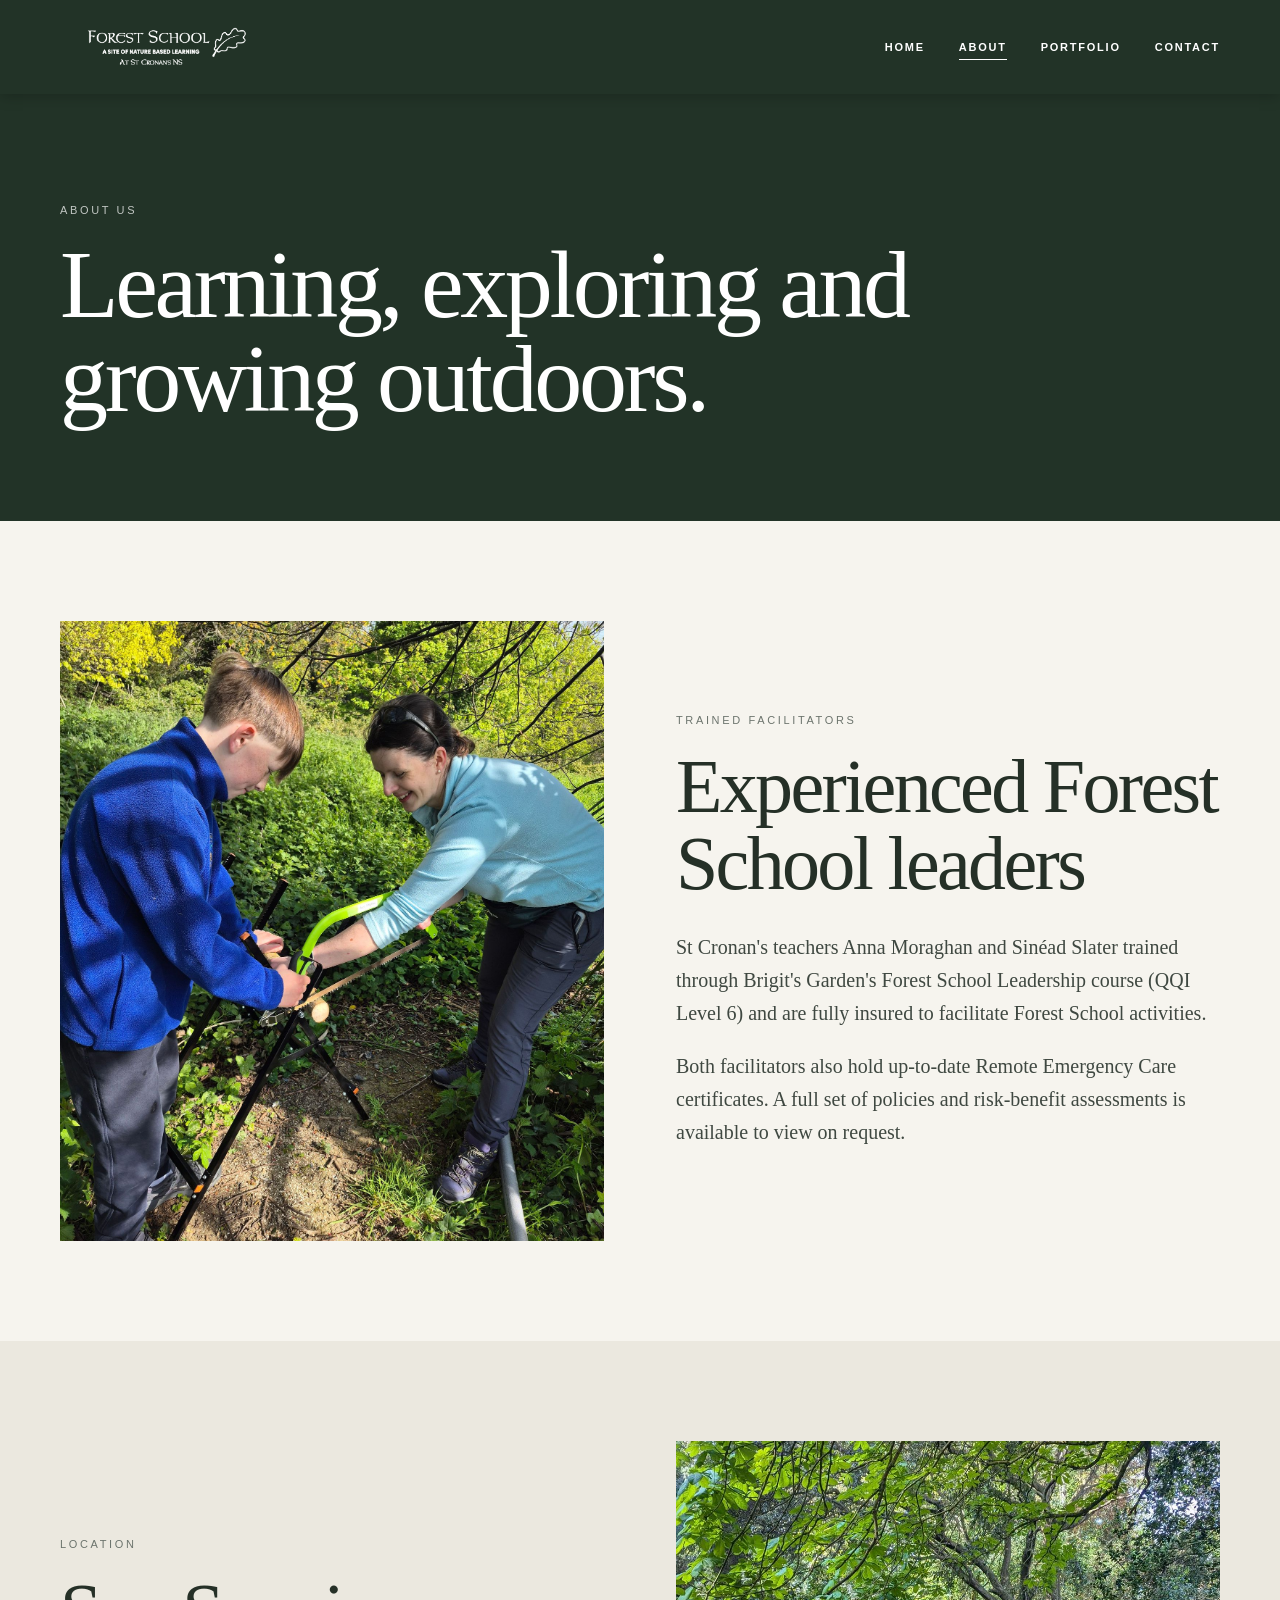
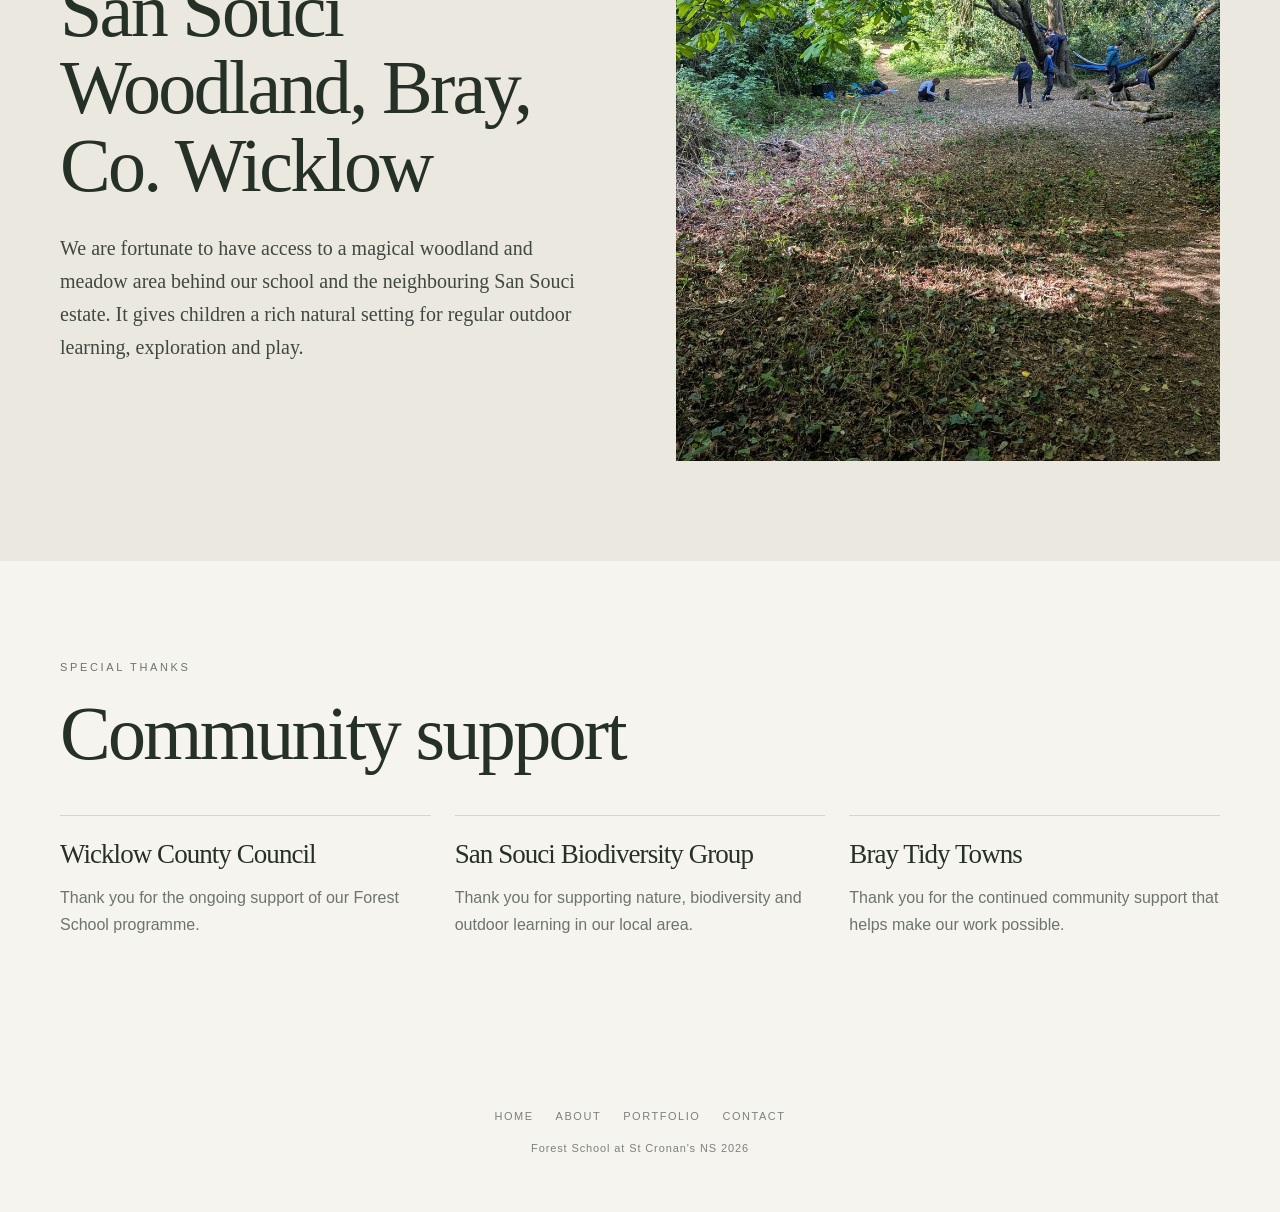
==== about.html @ 3ab1c093 "Add files via upload" ====
<!doctype html>
<html lang="en">
<head>
  <meta charset="utf-8" />
  <meta name="viewport" content="width=device-width,initial-scale=1" />
  <meta name="description" content="About Forest School at St Cronan's NS" />
  <title>About | Forest School St Cronan's</title>
  <link rel="stylesheet" href="css/style.css" />
</head>
<body>
  <header class="site-header inner-header">
    <div class="shell nav-wrap">
      <a class="brand" href="index.html" aria-label="Forest School St Cronan's home"><img src="images/logo.png" alt="Forest School at St Cronan's NS" /></a>
      <button class="nav-toggle" type="button" aria-expanded="false" aria-controls="site-menu" aria-label="Open menu"><span></span></button>
      <nav class="site-nav" id="site-menu" aria-label="Main navigation">
        <a href="index.html">Home</a><a href="about.html" aria-current="page">About</a><a href="portfolio.html">Portfolio</a><a href="contact.html">Contact</a>
      </nav>
    </div>
  </header>

  <main>
    <section class="page-hero">
      <div class="shell"><div class="eyebrow">About us</div><h1>Learning, exploring and growing outdoors.</h1></div>
    </section>

    <section class="content-section">
      <div class="shell split">
        <figure class="feature-image"><img src="images/FSphotopilotbowsaw.jpg" alt="Forest School learning activity" /></figure>
        <div class="rich-copy">
          <div class="eyebrow">Trained facilitators</div>
          <h2>Experienced Forest School leaders</h2>
          <p>St Cronan's teachers Anna Moraghan and Sinéad Slater trained through Brigit's Garden's Forest School Leadership course (QQI Level 6) and are fully insured to facilitate Forest School activities.</p>
          <p>Both facilitators also hold up-to-date Remote Emergency Care certificates. A full set of policies and risk-benefit assessments is available to view on request.</p>
        </div>
      </div>
    </section>

    <section class="content-section alt">
      <div class="shell split">
        <div class="rich-copy">
          <div class="eyebrow">Location</div>
          <h2>San Souci Woodland, Bray, Co. Wicklow</h2>
          <p>We are fortunate to have access to a magical woodland and meadow area behind our school and the neighbouring San Souci estate. It gives children a rich natural setting for regular outdoor learning, exploration and play.</p>
        </div>
        <figure class="feature-image"><img src="images/FSWoods.jpeg" alt="Children making their way through the woodland" loading="lazy" /></figure>
      </div>
    </section>

    <section class="content-section">
      <div class="shell">
        <div class="eyebrow">Special thanks</div>
        <h2>Community support</h2>
        <div class="support-grid">
          <article class="support-card"><h3>Wicklow County Council</h3><p>Thank you for the ongoing support of our Forest School programme.</p></article>
          <article class="support-card"><h3>San Souci Biodiversity Group</h3><p>Thank you for supporting nature, biodiversity and outdoor learning in our local area.</p></article>
          <article class="support-card"><h3>Bray Tidy Towns</h3><p>Thank you for the continued community support that helps make our work possible.</p></article>
        </div>
      </div>
    </section>
  </main>

  <footer><nav class="footer-nav" aria-label="Footer navigation"><a href="index.html">Home</a><a href="about.html">About</a><a href="portfolio.html">Portfolio</a><a href="contact.html">Contact</a></nav>Forest School at St Cronan's NS 2026</footer>
<script src="js/menu.js"></script>
</body>
</html>
---- css/style.css ----
:root{
  --ink:#253027;
  --muted:#6c746d;
  --paper:#f6f4ee;
  --cream:#ebe8df;
  --green:#65725f;
  --deep:#223327;
  --line:rgba(37,48,39,.16);
  --white:#fff;
}

*{box-sizing:border-box}
html{scroll-behavior:smooth}
body{
  margin:0;
  color:var(--ink);
  background:var(--paper);
  font-family:Arial,Helvetica,sans-serif;
  -webkit-font-smoothing:antialiased;
}
body.menu-open{overflow:hidden}
img{display:block;max-width:100%}
figure{margin:0}
a{color:inherit}
button,input,textarea{font:inherit}
.shell{width:min(1160px,calc(100% - 40px));margin-inline:auto}

/* Site navigation */
.site-header{
  position:absolute;
  z-index:20;
  top:0;
  left:0;
  width:100%;
  color:var(--white);
  background:rgba(18,42,25,.94);
  box-shadow:0 2px 14px rgba(0,0,0,.22);
}
.site-header.inner-header{
  position:relative;
  background:var(--deep);
}
.nav-wrap{
  min-height:94px;
  display:flex;
  align-items:center;
  justify-content:space-between;
  gap:28px;
}
.brand{
  display:flex;
  align-items:center;
  text-decoration:none;
  min-width:0;
}
.brand img{
  width:210px;
  height:auto;
  max-height:72px;
  object-fit:contain;
}
.site-nav{display:flex;align-items:center;gap:34px}
.site-nav a{
  position:relative;
  color:inherit;
  text-decoration:none;
  text-transform:uppercase;
  letter-spacing:.16em;
  font-size:11px;
  font-weight:700;
  padding:12px 0;
}
.site-nav a::after{
  content:"";
  position:absolute;
  left:0;
  right:100%;
  bottom:5px;
  height:1px;
  background:currentColor;
  transition:right .2s ease;
}
.site-nav a:hover::after,.site-nav a[aria-current="page"]::after{right:0}
.nav-toggle{
  display:none;
  width:46px;
  height:46px;
  border:1px solid rgba(255,255,255,.6);
  background:transparent;
  color:inherit;
  padding:0;
  cursor:pointer;
  align-items:center;
  justify-content:center;
}
.nav-toggle span,.nav-toggle span::before,.nav-toggle span::after{
  display:block;
  width:20px;
  height:1px;
  background:currentColor;
  position:relative;
  transition:.2s ease;
}
.nav-toggle span::before,.nav-toggle span::after{content:"";position:absolute;left:0}
.nav-toggle span::before{top:-6px}
.nav-toggle span::after{top:6px}
.nav-toggle[aria-expanded="true"] span{background:transparent}
.nav-toggle[aria-expanded="true"] span::before{top:0;transform:rotate(45deg)}
.nav-toggle[aria-expanded="true"] span::after{top:0;transform:rotate(-45deg)}

/* Home hero */
.hero{
  min-height:92vh;
  position:relative;
  display:grid;
  place-items:center;
  isolation:isolate;
  background:var(--deep);
  overflow:hidden;
}
.hero::before{
  content:"";
  position:absolute;
  inset:0;
  z-index:-2;
  background:url('../images/FSphotositspotphoto.jpg') center 53%/cover no-repeat;
  transform:scale(1.01);
}
.hero::after{
  content:"";
  position:absolute;
  inset:0;
  z-index:-1;
  background:linear-gradient(to bottom,rgba(12,24,14,.25),rgba(12,24,14,.52));
}
.hero-copy{text-align:center;color:white;padding:130px 20px 80px}
.hero-logo{display:block;width:min(900px,88vw);height:auto;object-fit:contain;margin:0 auto}

/* Shared typography */
.eyebrow{font-size:11px;letter-spacing:.24em;text-transform:uppercase;color:var(--muted);margin-bottom:22px}
h1,h2,h3{font-family:Georgia,'Times New Roman',serif;font-weight:400;letter-spacing:-.035em}
h2{margin:0 0 28px;font-size:clamp(42px,6vw,76px);line-height:1.02}
h3{margin:0 0 16px;font-size:clamp(28px,3.5vw,42px);line-height:1.05}
p{line-height:1.7}
.button{
  display:inline-block;
  padding:15px 24px 13px;
  border:1px solid var(--ink);
  text-decoration:none;
  text-transform:uppercase;
  font-size:11px;
  letter-spacing:.18em;
  transition:.2s ease;
}
.button:hover{background:var(--ink);color:white}

/* Home sections */
.intro{padding:110px 0 115px}
.intro-grid{display:grid;grid-template-columns:1.05fr .95fr;gap:70px;align-items:center}
.intro-image{height:660px;overflow:hidden}
.intro-image img,.tile img,.feature-image img,.card-image img,.contact-image img{width:100%;height:100%;object-fit:cover}
.intro-copy p{font-family:Georgia,'Times New Roman',serif;font-size:clamp(18px,2vw,24px);line-height:1.55;margin:0 0 34px;color:#3f4841}
.quote-section{background:var(--cream);padding:110px 0}
.quote-wrap{max-width:900px;margin:auto;text-align:center;padding-inline:20px}
.quote-wrap .eyebrow{margin-bottom:28px}
blockquote{margin:0;font-family:Georgia,'Times New Roman',serif;font-size:clamp(27px,4.4vw,52px);line-height:1.2;letter-spacing:-.025em}
.gallery{padding:24px 24px 0;background:var(--paper)}
.masonry{display:grid;grid-template-columns:repeat(12,1fr);gap:24px;grid-auto-rows:95px}
.tile{overflow:hidden;background:#ddd}
.tile img{transition:transform .7s cubic-bezier(.2,.7,.2,1)}
.tile:hover img{transform:scale(1.025)}
.t1{grid-column:1/8;grid-row:span 6}.t2{grid-column:8/13;grid-row:span 6}.t3{grid-column:1/6;grid-row:span 6}
.t4{grid-column:6/13;grid-row:span 6}.t5{grid-column:1/8;grid-row:span 7}.t6{grid-column:8/13;grid-row:span 7}

/* Inner pages */
.page-hero{background:var(--deep);color:white;padding:110px 0 95px}
.page-hero .eyebrow{color:rgba(255,255,255,.72)}
.page-hero h1{margin:0;max-width:900px;font-size:clamp(50px,8vw,96px);line-height:.98}
.page-hero p{max-width:700px;margin:24px 0 0;color:rgba(255,255,255,.82);font-family:Georgia,'Times New Roman',serif;font-size:clamp(18px,2vw,23px)}
.content-section{padding:100px 0}
.content-section.alt{background:var(--cream)}
.split{display:grid;grid-template-columns:1fr 1fr;gap:72px;align-items:center}
.feature-image{height:620px;overflow:hidden}
.rich-copy{max-width:610px}
.rich-copy p{font-family:Georgia,'Times New Roman',serif;font-size:20px;line-height:1.65;color:#3f4841}
.rich-copy p:last-child{margin-bottom:0}
.support-grid{display:grid;grid-template-columns:repeat(3,1fr);gap:24px;margin-top:42px}
.support-card{border-top:1px solid var(--line);padding-top:24px}
.support-card h3{font-size:27px}
.support-card p{color:var(--muted);margin-bottom:0}

/* Portfolio */
.portfolio-grid{display:grid;grid-template-columns:repeat(12,1fr);gap:22px}
.portfolio-card{overflow:hidden;position:relative;background:#ddd;min-height:360px}
.portfolio-card img{width:100%;height:100%;object-fit:cover;transition:transform .6s ease}
.portfolio-card:hover img{transform:scale(1.025)}
.portfolio-card:nth-child(1),.portfolio-card:nth-child(4){grid-column:span 7}
.portfolio-card:nth-child(2),.portfolio-card:nth-child(3){grid-column:span 5}
.portfolio-card:nth-child(5),.portfolio-card:nth-child(6){grid-column:span 6}
.portfolio-card.tall{min-height:520px}
.card-caption{position:absolute;inset:auto 0 0;padding:50px 22px 20px;color:white;background:linear-gradient(transparent,rgba(0,0,0,.62));font-size:12px;letter-spacing:.12em;text-transform:uppercase}

/* Contact */
.contact-layout{display:grid;grid-template-columns:.9fr 1.1fr;gap:72px;align-items:start}
.contact-image{height:640px;overflow:hidden}
.contact-panel{padding-top:18px}
.contact-panel p{font-family:Georgia,'Times New Roman',serif;font-size:21px;color:#3f4841;max-width:590px}
.contact-note{margin-top:36px;padding-top:28px;border-top:1px solid var(--line);font-size:14px;color:var(--muted)}

.contact-form{margin-top:34px;max-width:650px}
.form-row{display:grid;grid-template-columns:1fr 1fr;gap:18px}
.form-field{display:flex;flex-direction:column;gap:8px;margin-bottom:18px}
.form-field label{font-size:11px;letter-spacing:.16em;text-transform:uppercase;color:var(--ink);font-weight:700}
.form-field input,.form-field textarea{width:100%;border:1px solid var(--line);background:#fff;color:var(--ink);font:inherit;font-size:16px;padding:14px 15px;border-radius:0;transition:border-color .2s ease,box-shadow .2s ease}
.form-field textarea{min-height:170px;resize:vertical;line-height:1.55}
.form-field input:focus,.form-field textarea:focus{outline:none;border-color:#58745a;box-shadow:0 0 0 3px rgba(88,116,90,.14)}
.contact-submit{appearance:none;border:1px solid var(--deep);background:var(--deep);color:white;padding:16px 25px 14px;font:inherit;font-size:11px;font-weight:700;letter-spacing:.16em;text-transform:uppercase;cursor:pointer;transition:background .2s ease,color .2s ease}
.contact-submit:hover,.contact-submit:focus-visible{background:transparent;color:var(--deep)}
.form-help{margin:18px 0 0!important;font-family:inherit!important;font-size:13px!important;line-height:1.55!important;color:var(--muted)!important}
.form-honey{position:absolute!important;left:-9999px!important;width:1px!important;height:1px!important;overflow:hidden!important}

footer{padding:72px 20px 58px;text-align:center;color:#7b817c;font-size:11px;letter-spacing:.08em}
footer a{text-decoration:none}
.footer-nav{display:flex;justify-content:center;gap:22px;flex-wrap:wrap;margin-bottom:20px}
.footer-nav a{text-transform:uppercase;letter-spacing:.14em}

@media (max-width:900px){
  .nav-toggle{display:flex;z-index:30}
  .site-nav{
    position:fixed;
    inset:0;
    min-height:100dvh;
    background:var(--deep);
    display:flex;
    flex-direction:column;
    justify-content:center;
    align-items:center;
    gap:20px;
    opacity:0;
    visibility:hidden;
    transform:translateY(-10px);
    transition:.2s ease;
  }
  .site-nav.is-open{opacity:1;visibility:visible;transform:none}
  .site-nav a{font-family:Georgia,'Times New Roman',serif;font-size:32px;text-transform:none;letter-spacing:0;font-weight:400}
  .brand{position:relative;z-index:30}
  .brand img{width:175px}
  .split,.contact-layout{grid-template-columns:1fr;gap:44px}
  .form-row{grid-template-columns:1fr;gap:0}
  .feature-image,.contact-image{height:min(76vw,600px)}
  .support-grid{grid-template-columns:1fr}
}

@media (max-width:800px){
  .shell{width:min(100% - 28px,1160px)}
  .nav-wrap{min-height:80px}
  .hero{min-height:78vh}
  .hero-copy{padding-top:120px}
  .intro,.content-section{padding:78px 0}
  .intro-grid{grid-template-columns:1fr;gap:45px}
  .intro-image{height:72vw;min-height:390px;max-height:620px}
  .gallery{padding:14px 14px 0}
  .masonry{display:block}
  .tile{height:auto;aspect-ratio:4/3;margin-bottom:14px}
  .t2,.t5{aspect-ratio:3/4}
  .quote-section{padding:78px 0}
  .page-hero{padding:80px 0 68px}
  .portfolio-grid{display:block}
  .portfolio-card,.portfolio-card.tall{min-height:0;aspect-ratio:4/3;margin-bottom:14px}
  .portfolio-card:nth-child(2),.portfolio-card:nth-child(5){aspect-ratio:3/4}
}

@media (max-width:520px){
  .brand img{width:145px}
  .nav-toggle{width:42px;height:42px}
  .hero{min-height:68vh}
  .intro-image{min-height:320px}
  .rich-copy p,.contact-panel p{font-size:18px}
  footer{padding:54px 18px 42px}
}

/* =========================================================
   Growing Portfolio Gallery
   The gallery content is generated from files in /images.
   ========================================================= */
.portfolio-section{padding-top:88px}
.gallery-intro{
  display:grid;
  grid-template-columns:minmax(0,1fr) minmax(260px,430px);
  gap:48px;
  align-items:end;
  margin-bottom:52px;
  padding-bottom:34px;
  border-bottom:1px solid var(--line);
}
.gallery-intro h2{margin-bottom:0}
.gallery-intro p{
  margin:0;
  color:var(--muted);
  font-family:Georgia,'Times New Roman',serif;
  font-size:18px;
  line-height:1.65;
}

/* CSS columns give photographs a natural masonry layout without cropping. */
.portfolio-masonry{
  columns:3;
  column-gap:18px;
}
.portfolio-item{
  display:inline-block;
  width:100%;
  margin:0 0 18px;
  break-inside:avoid;
  -webkit-column-break-inside:avoid;
  background:#dfe2dc;
  overflow:hidden;
}
.portfolio-photo{
  display:block;
  width:100%;
  padding:0;
  border:0;
  background:none;
  color:white;
  cursor:zoom-in;
  position:relative;
  overflow:hidden;
  text-align:left;
}
.portfolio-photo img{
  width:100%;
  height:auto;
  display:block;
  transition:transform .55s cubic-bezier(.2,.7,.2,1),filter .35s ease;
}
.portfolio-photo-overlay{
  position:absolute;
  inset:auto 0 0;
  display:flex;
  justify-content:space-between;
  align-items:center;
  gap:16px;
  padding:42px 18px 16px;
  background:linear-gradient(transparent,rgba(12,25,15,.74));
  color:#fff;
  font-size:10px;
  font-weight:700;
  letter-spacing:.18em;
  text-transform:uppercase;
  opacity:0;
  transform:translateY(8px);
  transition:opacity .25s ease,transform .25s ease;
  pointer-events:none;
}
.portfolio-plus{
  display:grid;
  place-items:center;
  width:32px;
  height:32px;
  border:1px solid rgba(255,255,255,.7);
  border-radius:50%;
  font-size:20px;
  font-weight:300;
  line-height:1;
}
.portfolio-photo:hover img{transform:scale(1.025);filter:brightness(.93)}
.portfolio-photo:hover .portfolio-photo-overlay,
.portfolio-photo:focus-visible .portfolio-photo-overlay{opacity:1;transform:none}
.portfolio-photo:focus-visible{outline:3px solid #789174;outline-offset:4px}
.gallery-empty{
  margin:44px 0 0;
  padding:38px;
  border:1px solid var(--line);
  text-align:center;
  color:var(--muted);
  font-family:Georgia,'Times New Roman',serif;
  font-size:19px;
}

/* Full-screen photo viewer */
body.lightbox-open{overflow:hidden}
.gallery-lightbox[hidden]{display:none!important}
.gallery-lightbox{
  position:fixed;
  inset:0;
  z-index:100;
  display:grid;
  grid-template-columns:74px minmax(0,1fr) 74px;
  grid-template-rows:auto minmax(0,1fr);
  align-items:center;
  background:rgba(11,20,13,.97);
  color:#fff;
  padding:20px 24px 24px;
}
.lightbox-topbar{
  grid-column:1/-1;
  display:flex;
  align-items:center;
  justify-content:space-between;
  min-height:58px;
  padding:0 4px 12px;
  border-bottom:1px solid rgba(255,255,255,.14);
}
.lightbox-count{
  font-size:11px;
  font-weight:700;
  letter-spacing:.2em;
  color:rgba(255,255,255,.72);
}
.lightbox-close,
.lightbox-nav{
  border:1px solid rgba(255,255,255,.32);
  color:#fff;
  background:rgba(255,255,255,.04);
  cursor:pointer;
  transition:background .2s ease,border-color .2s ease;
}
.lightbox-close:hover,.lightbox-nav:hover,
.lightbox-close:focus-visible,.lightbox-nav:focus-visible{
  background:rgba(255,255,255,.12);
  border-color:rgba(255,255,255,.72);
}
.lightbox-close:focus-visible,.lightbox-nav:focus-visible{outline:2px solid white;outline-offset:3px}
.lightbox-close{
  width:44px;
  height:44px;
  font-size:31px;
  line-height:1;
}
.lightbox-nav{
  width:52px;
  height:70px;
  justify-self:center;
  font-family:Georgia,'Times New Roman',serif;
  font-size:48px;
  font-weight:300;
  line-height:.8;
}
.lightbox-prev{grid-column:1;grid-row:2}
.lightbox-next{grid-column:3;grid-row:2}
.lightbox-figure{
  grid-column:2;
  grid-row:2;
  width:100%;
  height:100%;
  min-width:0;
  min-height:0;
  display:grid;
  grid-template-rows:minmax(0,1fr) auto;
  align-items:center;
  justify-items:center;
  padding:24px 18px 4px;
}
.lightbox-figure img{
  max-width:100%;
  max-height:calc(100vh - 150px);
  width:auto;
  height:auto;
  object-fit:contain;
  box-shadow:0 12px 44px rgba(0,0,0,.35);
}
.lightbox-figure figcaption{
  max-width:720px;
  padding-top:13px;
  color:rgba(255,255,255,.7);
  text-align:center;
  font-family:Georgia,'Times New Roman',serif;
  font-size:14px;
}

@media (max-width:900px){
  .portfolio-masonry{columns:2}
  .gallery-intro{grid-template-columns:1fr;gap:18px;align-items:start;margin-bottom:38px}
}

@media (max-width:620px){
  .portfolio-section{padding-top:62px}
  .portfolio-masonry{columns:1;column-gap:0}
  .portfolio-item{margin-bottom:14px}
  .portfolio-photo-overlay{opacity:1;transform:none;padding-top:55px;background:linear-gradient(transparent,rgba(12,25,15,.58))}
  .gallery-lightbox{
    grid-template-columns:54px minmax(0,1fr) 54px;
    padding:12px 10px 16px;
  }
  .lightbox-topbar{padding-bottom:8px}
  .lightbox-nav{width:44px;height:58px;font-size:40px}
  .lightbox-figure{padding:14px 4px 2px}
  .lightbox-figure img{max-height:calc(100vh - 135px)}
  .lightbox-figure figcaption{font-size:12px;padding-inline:8px}
}

@media (prefers-reduced-motion:reduce){
  .portfolio-photo img,.portfolio-photo-overlay{transition:none}
}
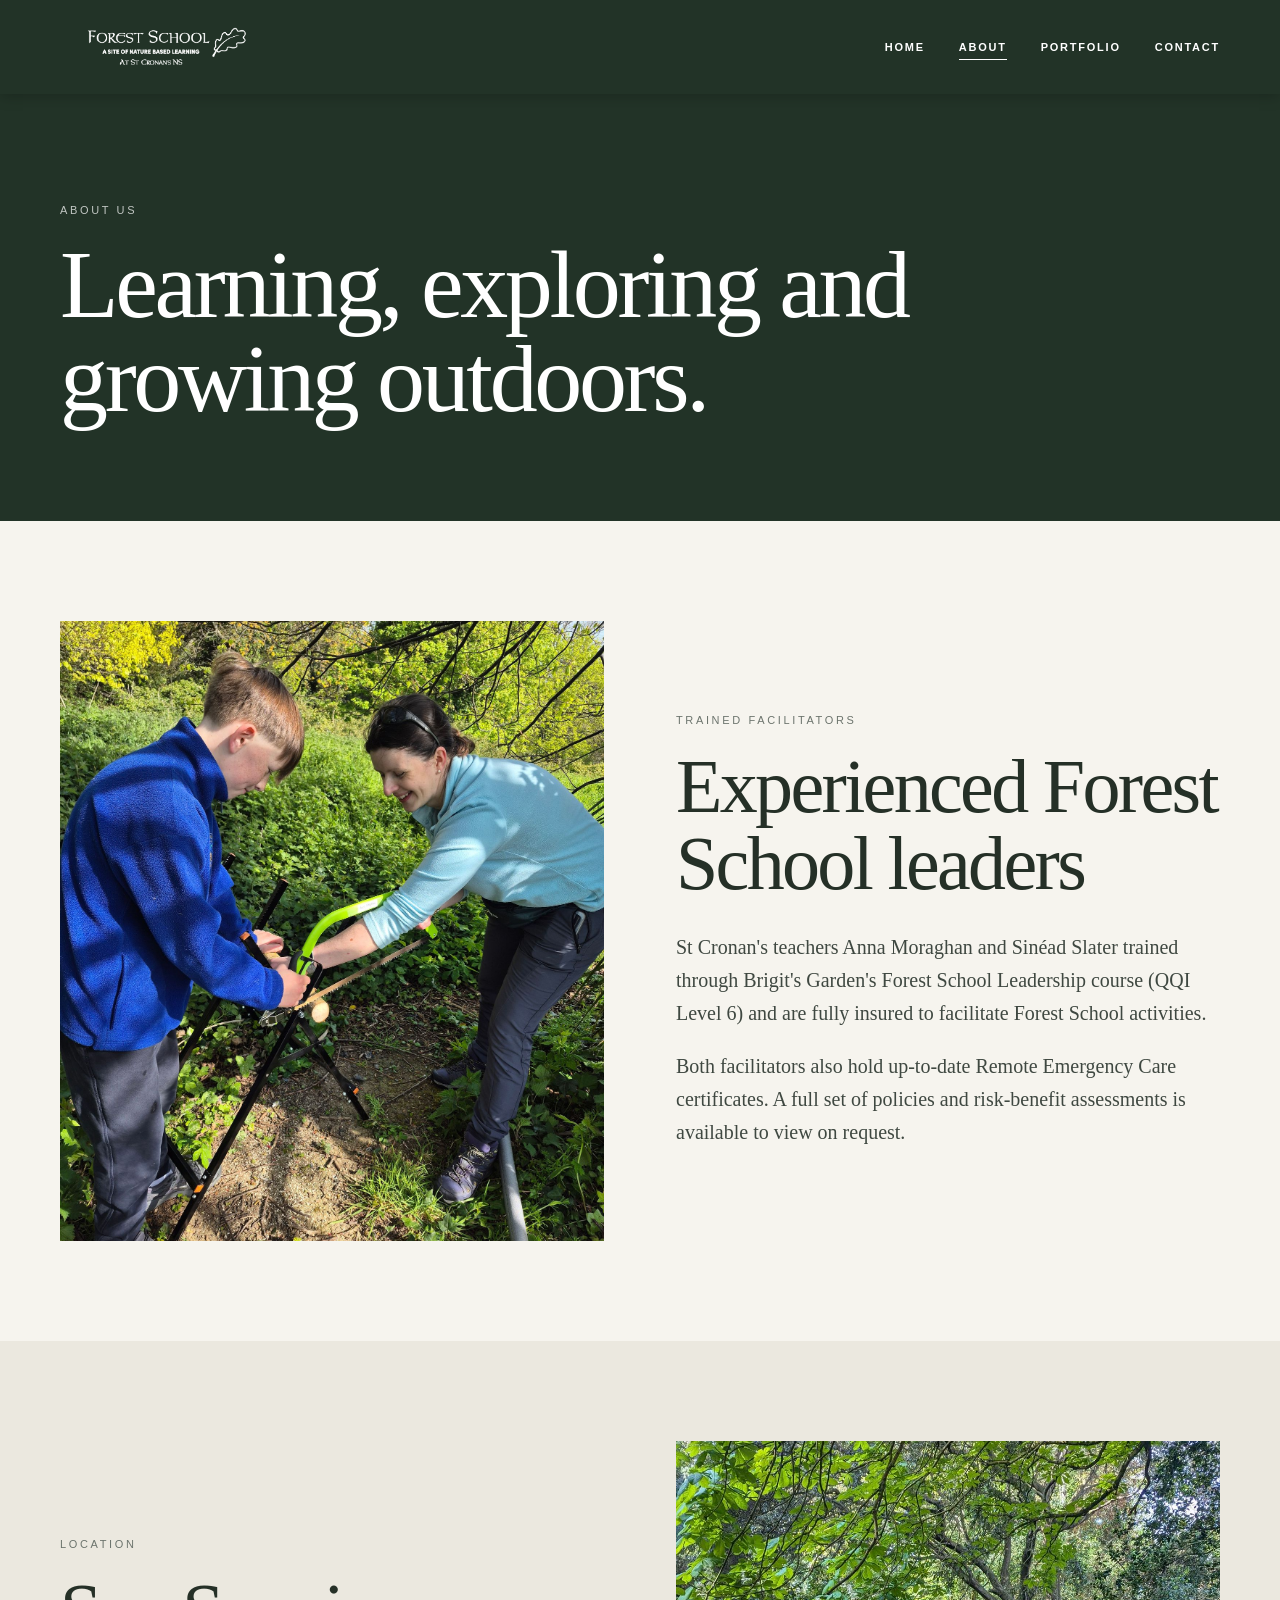
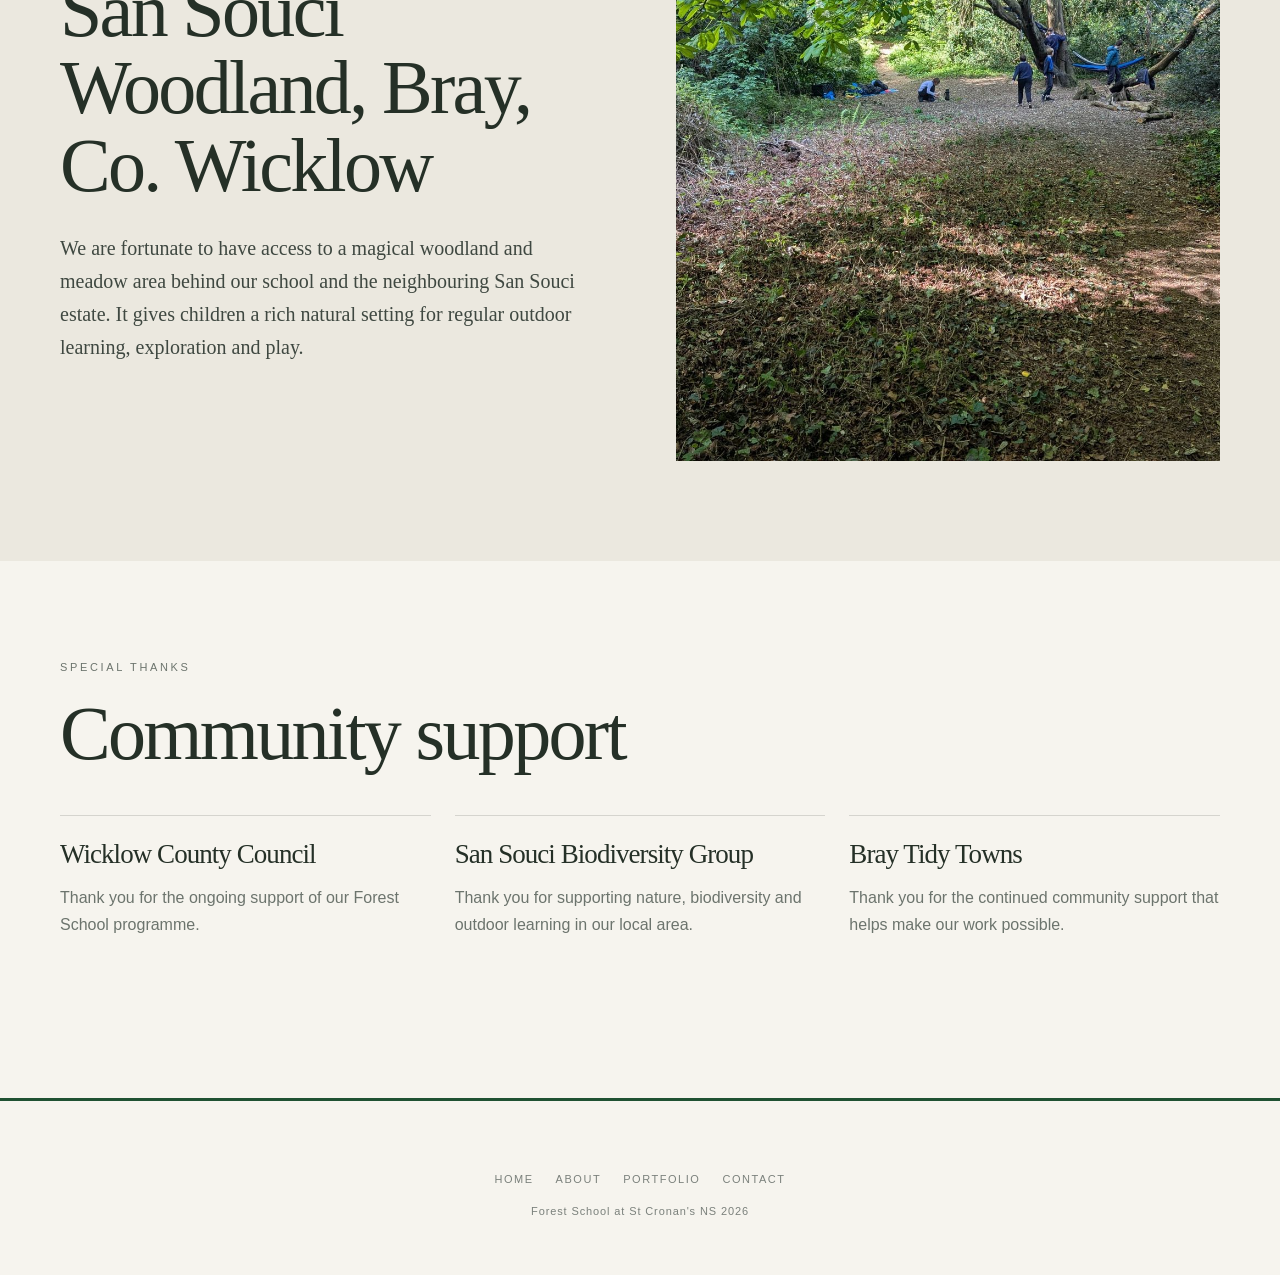
==== commit e0032590: "Add files via upload" ====
--- a/about.html
+++ b/about.html
@@ -5,6 +5,7 @@
   <meta name="viewport" content="width=device-width,initial-scale=1" />
   <meta name="description" content="About Forest School at St Cronan's NS" />
   <title>About | Forest School St Cronan's</title>
+   <link rel="icon" type="image/png" href="images/favicon.png">
   <link rel="stylesheet" href="css/style.css" />
 </head>
 <body>
--- a/css/style.css
+++ b/css/style.css
@@ -493,3 +493,15 @@
 @media (prefers-reduced-motion:reduce){
   .portfolio-photo img,.portfolio-photo-overlay{transition:none}
 }
+
+/* Space between final images and footer */
+footer {
+    margin-top: 60px;
+    border-top: 3px solid #1f5132;
+}
+
+@media (max-width: 768px) {
+    footer {
+        margin-top: 40px;
+    }
+}
